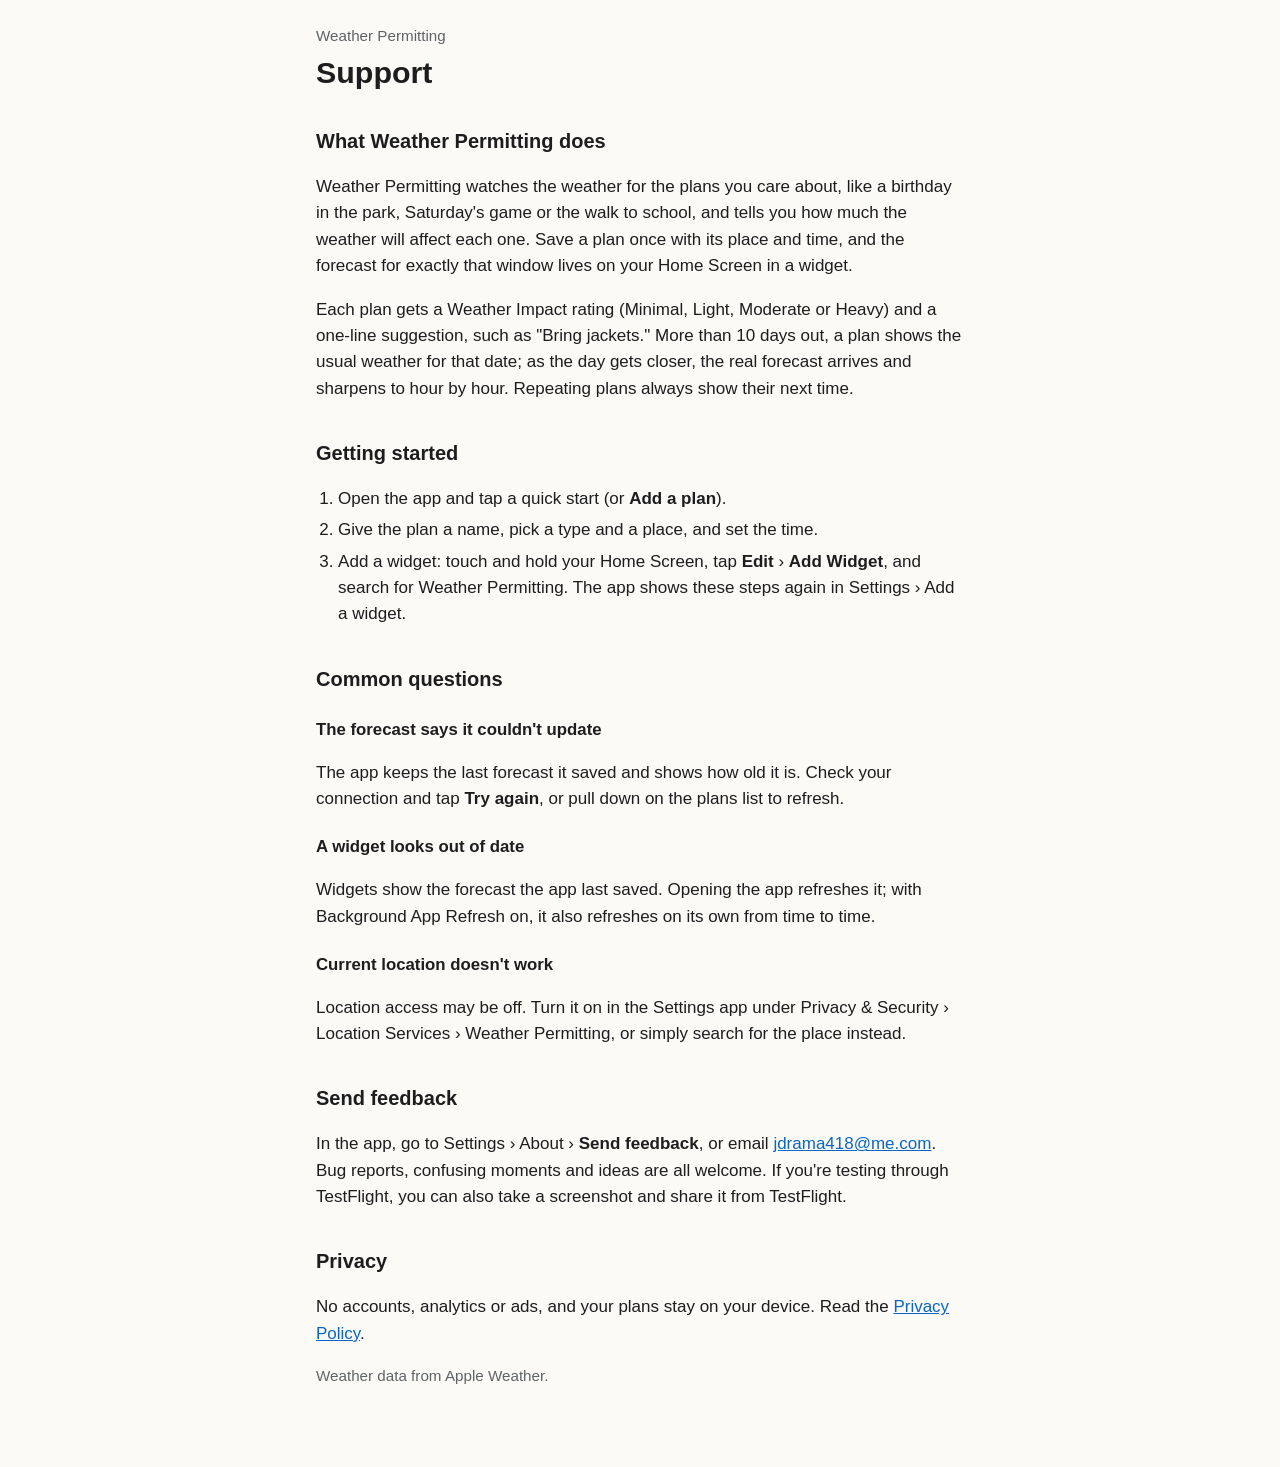
==== support.html @ af1978f3 "Privacy policy and support pages for Weather Permitting Co-Authored-By: Claude Opus 5.5 <noreply@ant" ====
<!doctype html>
<html lang="en">
<head>
<meta charset="utf-8">
<meta name="viewport" content="width=device-width, initial-scale=1">
<meta name="color-scheme" content="light dark">
<meta name="referrer" content="no-referrer">
<title>Support · Weather Permitting</title>
<link rel="stylesheet" href="style.css">
</head>
<body>
<main>
<p class="crumb"><a href="./">Weather Permitting</a></p>
<h1>Support</h1>

<h2>What Weather Permitting does</h2>
<p>Weather Permitting watches the weather for the plans you care about, like a birthday in the park, Saturday's game or the walk to school, and tells you how much the weather will affect each one. Save a plan once with its place and time, and the forecast for exactly that window lives on your Home Screen in a widget.</p>
<p>Each plan gets a Weather Impact rating (Minimal, Light, Moderate or Heavy) and a one-line suggestion, such as "Bring jackets." More than 10 days out, a plan shows the usual weather for that date; as the day gets closer, the real forecast arrives and sharpens to hour by hour. Repeating plans always show their next time.</p>

<h2>Getting started</h2>
<ol>
<li>Open the app and tap a quick start (or <b>Add a plan</b>).</li>
<li>Give the plan a name, pick a type and a place, and set the time.</li>
<li>Add a widget: touch and hold your Home Screen, tap <b>Edit</b> › <b>Add Widget</b>, and search for Weather Permitting. The app shows these steps again in Settings › Add a widget.</li>
</ol>

<h2>Common questions</h2>
<h3>The forecast says it couldn't update</h3>
<p>The app keeps the last forecast it saved and shows how old it is. Check your connection and tap <b>Try again</b>, or pull down on the plans list to refresh.</p>
<h3>A widget looks out of date</h3>
<p>Widgets show the forecast the app last saved. Opening the app refreshes it; with Background App Refresh on, it also refreshes on its own from time to time.</p>
<h3>Current location doesn't work</h3>
<p>Location access may be off. Turn it on in the Settings app under Privacy &amp; Security › Location Services › Weather Permitting, or simply search for the place instead.</p>

<h2>Send feedback</h2>
<p>In the app, go to Settings › About › <b>Send feedback</b>, or email <a href="mailto:jdrama418@me.com">jdrama418@me.com</a>. Bug reports, confusing moments and ideas are all welcome. If you're testing through TestFlight, you can also take a screenshot and share it from TestFlight.</p>

<h2>Privacy</h2>
<p>No accounts, analytics or ads, and your plans stay on your device. Read the <a href="privacy.html">Privacy Policy</a>.</p>

<p class="meta">Weather data from Apple Weather.</p>
</main>
</body>
</html>
---- style.css ----
:root {
  --bg: #fbfaf7;
  --ink: #1d1d1f;
  --muted: #5f6368;
  --link: #0a66c2;
  --panel: #f0eee8;
  --rule: #dedbd2;
}
@media (prefers-color-scheme: dark) {
  :root {
    --bg: #141416;
    --ink: #ececee;
    --muted: #a3a3a8;
    --link: #6cb4ff;
    --panel: #1f1f23;
    --rule: #333338;
  }
}
* { box-sizing: border-box; }
html { -webkit-text-size-adjust: 100%; }
body {
  margin: 0;
  background: var(--bg);
  color: var(--ink);
  font: 17px/1.55 -apple-system, BlinkMacSystemFont, "Segoe UI", Roboto, Helvetica, Arial, sans-serif;
}
main { max-width: 680px; margin: 0 auto; padding: 24px 16px 64px; }
h1 { font-size: 1.9rem; line-height: 1.2; margin: 0.2em 0 0.1em; }
h2 { font-size: 1.25rem; margin: 1.8em 0 0.4em; }
h3 { font-size: 1.05rem; margin: 1.3em 0 0.3em; }
p, li { overflow-wrap: anywhere; }
ul, ol { padding-left: 1.3em; }
li { margin: 0.3em 0; }
a { color: var(--link); }
.meta { color: var(--muted); font-size: 0.95rem; margin-top: 0; }
.crumb { margin: 0; font-size: 0.95rem; }
.crumb a { color: var(--muted); text-decoration: none; }
.summary { background: var(--panel); border: 1px solid var(--rule); border-radius: 14px; padding: 4px 18px 10px; margin-top: 20px; }
.summary h2 { margin-top: 0.8em; }
.card-links { list-style: none; padding: 0; }
.card-links li { margin: 0.6em 0; }
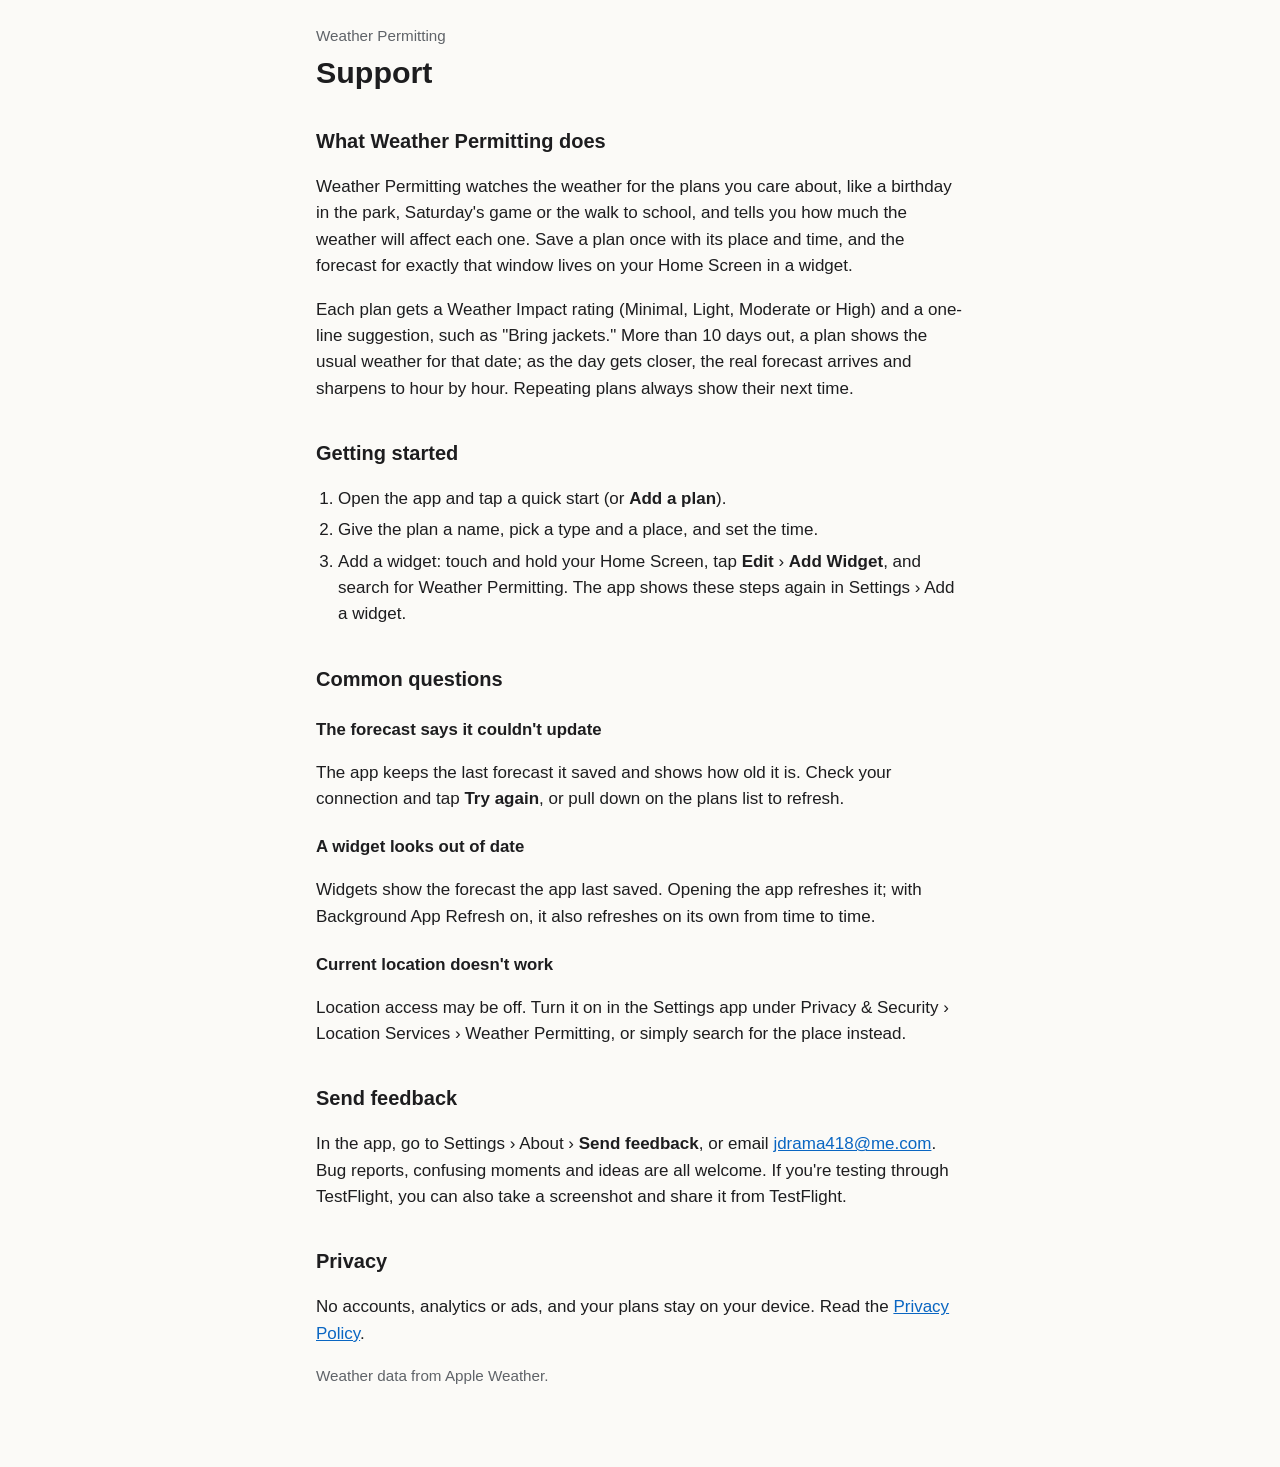
==== commit 88ab559b: "Support: rename the Heavy impact rating to High Co-Authored-By: Claude Opus 5.5 <noreply@anthropic.c" ====
--- a/support.html
+++ b/support.html
@@ -15,7 +15,7 @@
 
 <h2>What Weather Permitting does</h2>
 <p>Weather Permitting watches the weather for the plans you care about, like a birthday in the park, Saturday's game or the walk to school, and tells you how much the weather will affect each one. Save a plan once with its place and time, and the forecast for exactly that window lives on your Home Screen in a widget.</p>
-<p>Each plan gets a Weather Impact rating (Minimal, Light, Moderate or Heavy) and a one-line suggestion, such as "Bring jackets." More than 10 days out, a plan shows the usual weather for that date; as the day gets closer, the real forecast arrives and sharpens to hour by hour. Repeating plans always show their next time.</p>
+<p>Each plan gets a Weather Impact rating (Minimal, Light, Moderate or High) and a one-line suggestion, such as "Bring jackets." More than 10 days out, a plan shows the usual weather for that date; as the day gets closer, the real forecast arrives and sharpens to hour by hour. Repeating plans always show their next time.</p>
 
 <h2>Getting started</h2>
 <ol>
